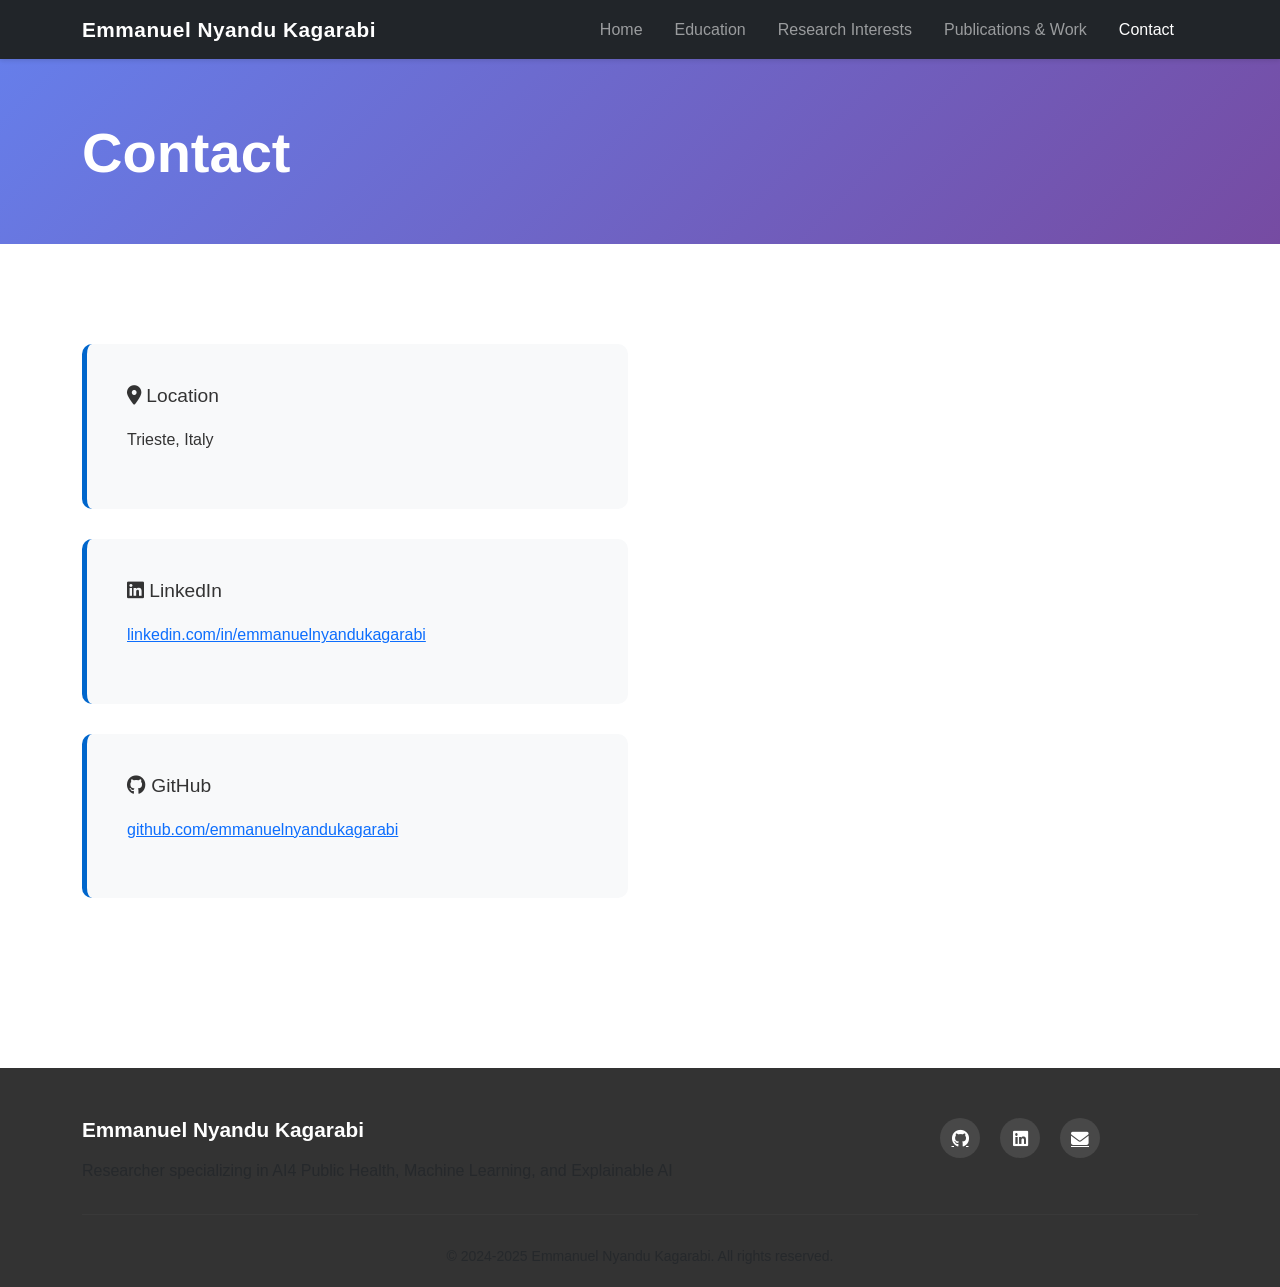
==== pages/contact.html @ 232f1632 "Simplify website: Update navigation, Education page, Research Interests, and Contact sections" ====
<!DOCTYPE html>
<html lang="en">
<head>
    <meta charset="UTF-8">
    <meta name="viewport" content="width=device-width, initial-scale=1.0">
    <meta name="description" content="Contact Emmanuel Nyandu Kagarabi - Researcher and AI specialist">
    
    <title>Contact | Emmanuel Nyandu Kagarabi</title>
    
    <link href="https://cdn.jsdelivr.net/npm/bootstrap@5.3.0/dist/css/bootstrap.min.css" rel="stylesheet">
    <link href="https://cdnjs.cloudflare.com/ajax/libs/font-awesome/6.4.0/css/all.min.css" rel="stylesheet">
    <link href="../assets/css/style.css" rel="stylesheet">
</head>
<body>
    <!-- Navigation -->
    <nav class="navbar navbar-expand-lg navbar-dark bg-dark sticky-top">
        <div class="container">
            <a class="navbar-brand" href="../index.html">
                <strong>Emmanuel Nyandu Kagarabi</strong>
            </a>
            <button class="navbar-toggler" type="button" data-bs-toggle="collapse" data-bs-target="#navbarNav">
                <span class="navbar-toggler-icon"></span>
            </button>
            <div class="collapse navbar-collapse" id="navbarNav">
                <ul class="navbar-nav ms-auto">
                    <li class="nav-item"><a class="nav-link" href="../index.html">Home</a></li>
                    <li class="nav-item"><a class="nav-link" href="education.html">Education</a></li>
                    <li class="nav-item"><a class="nav-link" href="research-interests.html">Research Interests</a></li>
                    <li class="nav-item"><a class="nav-link" href="publications.html">Publications & Work</a></li>
                    <li class="nav-item"><a class="nav-link active" href="contact.html">Contact</a></li>
                </ul>
            </div>
        </div>
    </nav>

    <!-- Page Header -->
    <div class="page-header">
        <div class="container">
            <h1 class="display-4 fw-bold mb-2">Contact</h1>
        </div>
    </div>

    <!-- Main Content -->
    <div class="page-section">
        <div class="container">
            <div class="row">
                <div class="col-lg-6">
                    <div class="content-box">
                        <h3 style="font-size: 1.2rem; color: var(--secondary-color); margin-bottom: 20px;">
                            <i class="fas fa-map-marker-alt"></i> Location
                        </h3>
                        <p>Trieste, Italy</p>
                    </div>

                    <div class="content-box">
                        <h3 style="font-size: 1.2rem; color: var(--secondary-color); margin-bottom: 20px;">
                            <i class="fab fa-linkedin"></i> LinkedIn
                        </h3>
                        <p>
                            <a href="https://linkedin.com/in/emmanuelnyandukagarabi" target="_blank">
                                linkedin.com/in/emmanuelnyandukagarabi
                            </a>
                        </p>
                    </div>

                    <div class="content-box">
                        <h3 style="font-size: 1.2rem; color: var(--secondary-color); margin-bottom: 20px;">
                            <i class="fab fa-github"></i> GitHub
                        </h3>
                        <p>
                            <a href="https://github.com/emmanuelnyandukagarabi" target="_blank">
                                github.com/emmanuelnyandukagarabi
                            </a>
                        </p>
                    </div>
                </div>
            </div>
        </div>
    </div>

    <!-- Footer -->
    <footer class="footer">
        <div class="container">
            <div class="row mb-4">
                <div class="col-md-8">
                    <h4>Emmanuel Nyandu Kagarabi</h4>
                    <p class="text-muted">Researcher specializing in AI4 Public Health, Machine Learning, and Explainable AI</p>
                </div>
                <div class="col-md-4 text-md-end">
                    <div class="social-links">
                        <a href="https://github.com/emmanuelnyandukagarabi" target="_blank" title="GitHub">
                            <i class="fab fa-github"></i>
                        </a>
                        <a href="https://linkedin.com/in/emmanuelnyandukagarabi" target="_blank" title="LinkedIn">
                            <i class="fab fa-linkedin"></i>
                        </a>
                        <a href="contact.html" title="Email">
                            <i class="fas fa-envelope"></i>
                        </a>
                    </div>
                </div>
            </div>
            <hr>
            <div class="text-center text-muted small">
                <p>&copy; 2024-2025 Emmanuel Nyandu Kagarabi. All rights reserved.</p>
            </div>
        </div>
    </footer>

    <script src="https://cdn.jsdelivr.net/npm/bootstrap@5.3.0/dist/js/bootstrap.bundle.min.js"></script>
</body>
</html>
---- assets/css/style.css ----
/* Global Styles */
:root {
    --primary-color: #0066cc;
    --secondary-color: #333;
    --accent-color: #28a745;
    --light-gray: #f8f9fa;
    --border-color: #dee2e6;
}

body {
    font-family: 'Segoe UI', Tahoma, Geneva, Verdana, sans-serif;
    line-height: 1.6;
    color: #333;
    background-color: #ffffff;
}

/* Navigation */
.navbar {
    box-shadow: 0 2px 4px rgba(0,0,0,0.1);
}

.navbar-brand {
    font-size: 1.3rem;
    font-weight: 700;
    color: #ffffff !important;
    letter-spacing: 0.5px;
}

.nav-link {
    position: relative;
    transition: color 0.3s ease;
    margin-right: 1rem;
}

.nav-link:after {
    content: '';
    position: absolute;
    width: 0;
    height: 2px;
    bottom: 0;
    left: 0;
    background-color: var(--primary-color);
    transition: width 0.3s ease;
}

.nav-link:hover:after {
    width: 100%;
}

/* Hero Section */
.hero-section {
    padding: 60px 0;
    background: linear-gradient(135deg, #f5f7fa 0%, #c3cfe2 100%);
    margin-bottom: 60px;
}

.profile-image {
    width: 280px;
    height: 280px;
    object-fit: cover;
    border-radius: 15px;
    box-shadow: 0 10px 30px rgba(0,0,0,0.2);
    border: 5px solid #ffffff;
    transition: transform 0.3s ease;
}

.profile-image:hover {
    transform: translateY(-5px);
}

.hero-section h1 {
    color: var(--secondary-color);
    margin-bottom: 10px;
    font-weight: 800;
}

.hero-section h2 {
    color: var(--primary-color);
    font-weight: 600;
    margin-bottom: 20px;
}

.buttons-group {
    display: flex;
    gap: 15px;
    flex-wrap: wrap;
}

.btn {
    border-radius: 5px;
    padding: 12px 30px;
    font-weight: 600;
    transition: all 0.3s ease;
    border: 2px solid var(--primary-color);
}

.btn-primary {
    background-color: var(--primary-color);
}

.btn-primary:hover {
    background-color: #0052a3;
    transform: translateY(-2px);
    box-shadow: 0 5px 15px rgba(0,102,204,0.3);
}

.btn-outline-primary {
    color: var(--primary-color);
}

.btn-outline-primary:hover {
    background-color: var(--primary-color);
    color: white;
    transform: translateY(-2px);
}

/* Section Titles */
.section-title {
    font-size: 2.5rem;
    font-weight: 800;
    color: var(--secondary-color);
    margin-bottom: 50px;
    text-align: center;
    position: relative;
    padding-bottom: 20px;
}

.section-title:after {
    content: '';
    position: absolute;
    width: 80px;
    height: 4px;
    background-color: var(--primary-color);
    bottom: 0;
    left: 50%;
    transform: translateX(-50%);
    border-radius: 2px;
}

/* Research Interests Section */
.research-interests-section {
    padding: 80px 0;
    background-color: #ffffff;
    margin-bottom: 60px;
}

.interest-card {
    background: #f8f9fa;
    padding: 40px 25px;
    border-radius: 10px;
    text-align: center;
    transition: all 0.3s ease;
    border: 2px solid transparent;
    height: 100%;
}

.interest-card:hover {
    transform: translateY(-10px);
    box-shadow: 0 15px 40px rgba(0,0,0,0.1);
    border-color: var(--primary-color);
    background-color: #ffffff;
}

.icon-box {
    font-size: 3rem;
    color: var(--primary-color);
    margin-bottom: 20px;
}

.interest-card h3 {
    font-size: 1.3rem;
    font-weight: 700;
    margin-bottom: 15px;
    color: var(--secondary-color);
}

.interest-card p {
    color: #666;
    font-size: 0.95rem;
    line-height: 1.6;
}

/* Featured Work Section */
.featured-work-section {
    padding: 80px 0;
    background-color: var(--light-gray);
    margin-bottom: 60px;
}

.work-card {
    background: white;
    padding: 40px;
    border-radius: 10px;
    box-shadow: 0 5px 15px rgba(0,0,0,0.08);
    transition: all 0.3s ease;
    height: 100%;
    border-left: 5px solid var(--primary-color);
}

.work-card:hover {
    transform: translateY(-5px);
    box-shadow: 0 15px 40px rgba(0,0,0,0.15);
}

.work-header {
    display: flex;
    align-items: center;
    margin-bottom: 20px;
}

.work-header i {
    font-size: 2rem;
    color: var(--primary-color);
    margin-right: 15px;
}

.work-header h3 {
    margin: 0;
    color: var(--secondary-color);
    font-weight: 700;
}

.work-card p {
    color: #666;
    line-height: 1.7;
    margin-bottom: 20px;
}

/* Stats Section */
.stats-section {
    padding: 80px 0;
    background: linear-gradient(135deg, #667eea 0%, #764ba2 100%);
    color: white;
    margin-bottom: 60px;
}

.stat-box {
    padding: 40px 20px;
}

.stat-number {
    font-size: 3rem;
    font-weight: 800;
    margin-bottom: 10px;
}

.stat-label {
    font-size: 1.1rem;
    font-weight: 600;
    opacity: 0.95;
}

/* Footer */
.footer {
    background-color: var(--secondary-color);
    color: white;
    padding: 50px 0 20px 0;
    margin-top: 80px;
}

.footer h4 {
    font-weight: 700;
    margin-bottom: 15px;
    font-size: 1.3rem;
}

.footer p {
    margin: 0;
}

.social-links {
    display: flex;
    gap: 20px;
    justify-content: center;
    margin-bottom: 20px;
}

.social-links a {
    width: 40px;
    height: 40px;
    background-color: rgba(255,255,255,0.1);
    border-radius: 50%;
    display: flex;
    align-items: center;
    justify-content: center;
    color: white;
    transition: all 0.3s ease;
    font-size: 1.1rem;
}

.social-links a:hover {
    background-color: var(--primary-color);
    transform: translateY(-3px);
}

.footer hr {
    border-color: rgba(255,255,255,0.1);
    margin: 30px 0;
}

.footer small {
    font-size: 0.9rem;
}

/* Page Header */
.page-header {
    background: linear-gradient(135deg, #667eea 0%, #764ba2 100%);
    color: white;
    padding: 60px 0 50px 0;
    margin-bottom: 40px;
}

.page-header h1 {
    color: white;
    font-weight: 800;
}

.page-header .lead {
    color: rgba(255, 255, 255, 0.9);
    font-size: 1.2rem;
}

/* Page Content */
.page-section {
    padding: 60px 0;
}

.content-box {
    background-color: var(--light-gray);
    padding: 40px;
    border-radius: 10px;
    border-left: 5px solid var(--primary-color);
    margin-bottom: 30px;
}

.cv-section {
    margin-bottom: 50px;
}

.cv-section h3 {
    color: var(--primary-color);
    font-weight: 700;
    font-size: 1.4rem;
    margin-top: 30px;
    margin-bottom: 20px;
    border-bottom: 2px solid var(--border-color);
    padding-bottom: 10px;
}

.cv-item {
    background: white;
    padding: 25px;
    margin-bottom: 20px;
    border-radius: 8px;
    box-shadow: 0 2px 8px rgba(0,0,0,0.05);
    transition: all 0.3s ease;
}

.cv-item:hover {
    box-shadow: 0 5px 15px rgba(0,0,0,0.1);
    transform: translateX(5px);
}

.cv-item-title {
    font-weight: 700;
    color: var(--secondary-color);
    font-size: 1.1rem;
}

.cv-item-subtitle {
    color: var(--primary-color);
    font-weight: 600;
    font-size: 0.95rem;
    margin: 5px 0;
}

.cv-item-date {
    color: #999;
    font-size: 0.9rem;
    margin-bottom: 10px;
}

/* Publications/Work List */
.pub-card {
    background: white;
    padding: 30px;
    border-radius: 10px;
    margin-bottom: 25px;
    box-shadow: 0 3px 10px rgba(0,0,0,0.08);
    border-left: 4px solid var(--accent-color);
    transition: all 0.3s ease;
}

.pub-card:hover {
    transform: translateY(-3px);
    box-shadow: 0 8px 25px rgba(0,0,0,0.12);
}

.pub-card h4 {
    color: var(--secondary-color);
    font-weight: 700;
    margin-bottom: 10px;
}

.pub-card p {
    color: #666;
    line-height: 1.7;
    margin-bottom: 15px;
}

.pub-category {
    display: inline-block;
    background-color: var(--primary-color);
    color: white;
    padding: 5px 15px;
    border-radius: 20px;
    font-size: 0.85rem;
    font-weight: 600;
    margin-bottom: 15px;
}

/* Contact Form */
.form-group {
    margin-bottom: 25px;
}

.form-label {
    font-weight: 600;
    color: var(--secondary-color);
    margin-bottom: 8px;
}

.form-control {
    border-radius: 5px;
    border: 1px solid var(--border-color);
    padding: 12px 15px;
    font-size: 0.95rem;
    transition: all 0.3s ease;
}

.form-control:focus {
    border-color: var(--primary-color);
    box-shadow: 0 0 0 0.2rem rgba(0,102,204,0.25);
}

/* Responsive */
@media (max-width: 768px) {
    .hero-section {
        padding: 40px 0;
    }

    .profile-image {
        width: 220px;
        height: 220px;
    }

    .buttons-group {
        flex-direction: column;
    }

    .section-title {
        font-size: 2rem;
    }

    .interest-card {
        margin-bottom: 20px;
    }

    .social-links {
        justify-content: flex-start;
    }

    .footer {
        text-align: center;
    }

    .footer .col-md-4 {
        text-align: center;
        margin-top: 20px;
    }

    .social-links {
        justify-content: center;
    }
}

/* Print Styles */
@media print {
    .navbar,
    .footer,
    .buttons-group {
        display: none;
    }

    body {
        background-color: white;
    }

    .content-box {
        box-shadow: none;
        border: 1px solid var(--border-color);
    }
}
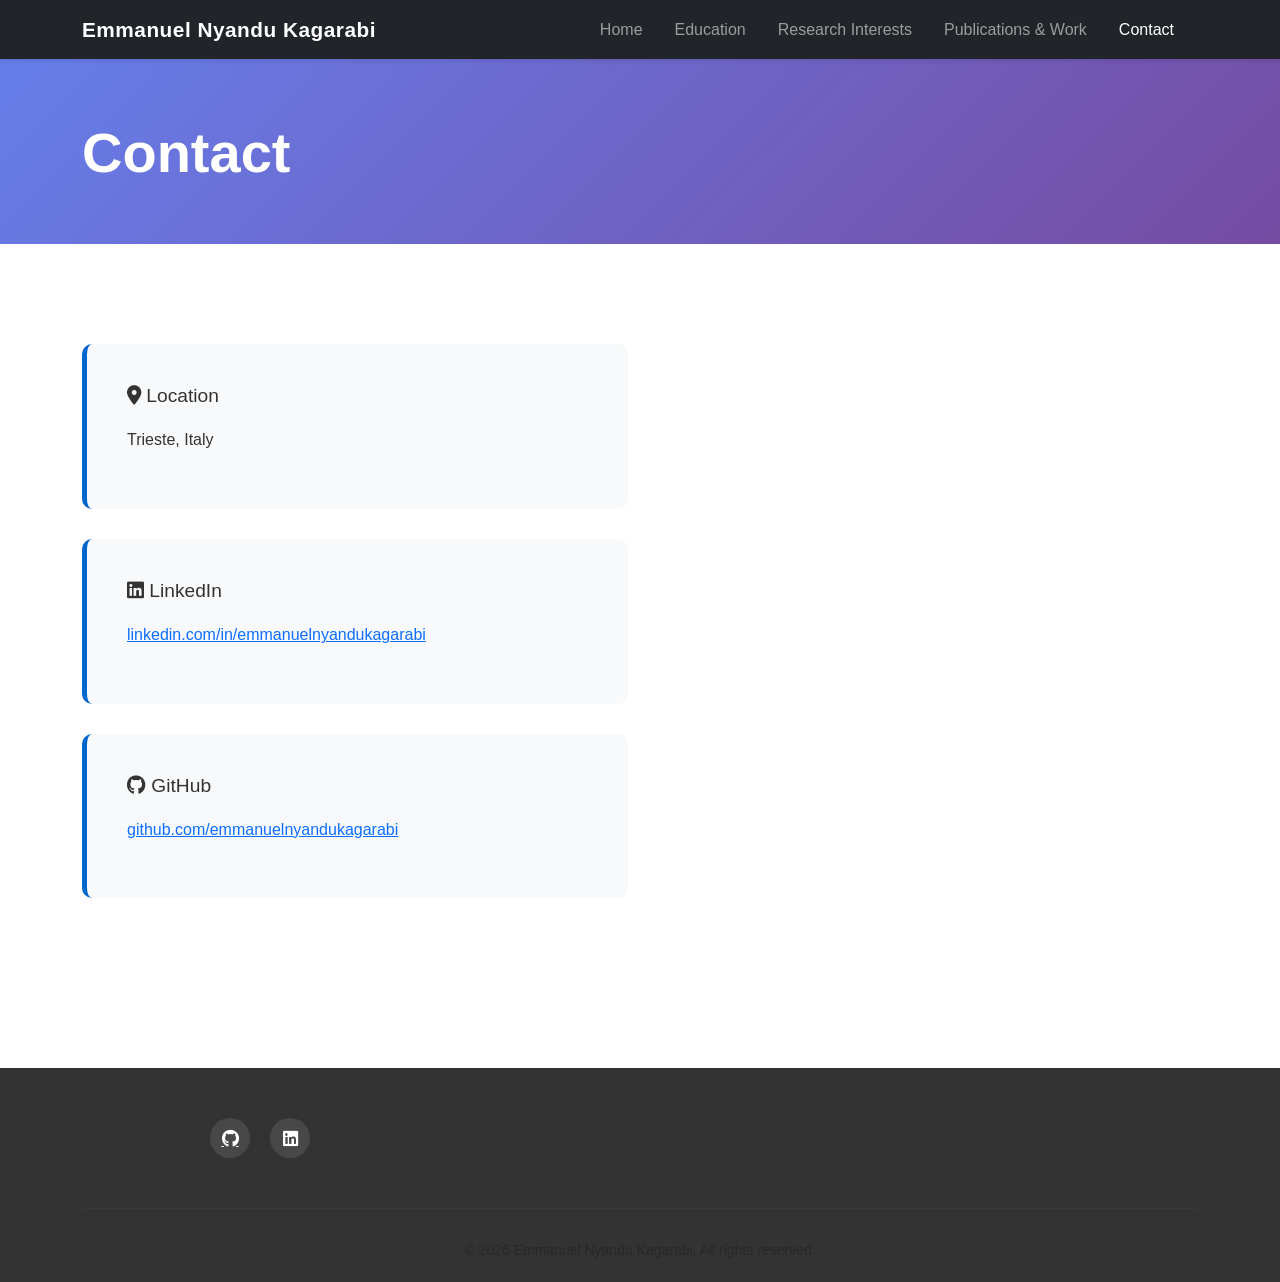
==== commit 953a3487: "Polish UI" ====
--- a/pages/contact.html
+++ b/pages/contact.html
@@ -82,27 +82,20 @@
     <footer class="footer">
         <div class="container">
             <div class="row mb-4">
-                <div class="col-md-8">
-                    <h4>Emmanuel Nyandu Kagarabi</h4>
-                    <p class="text-muted">Researcher specializing in AI4 Public Health, Machine Learning, and Explainable AI</p>
-                </div>
                 <div class="col-md-4 text-md-end">
                     <div class="social-links">
                         <a href="https://github.com/emmanuelnyandukagarabi" target="_blank" title="GitHub">
                             <i class="fab fa-github"></i>
                         </a>
-                        <a href="https://linkedin.com/in/emmanuelnyandukagarabi" target="_blank" title="LinkedIn">
+                        <a href="https://www.linkedin.com/in/emmanuel-nyandu-kagarabi-5410a4304/" target="_blank" title="LinkedIn">
                             <i class="fab fa-linkedin"></i>
-                        </a>
-                        <a href="contact.html" title="Email">
-                            <i class="fas fa-envelope"></i>
                         </a>
                     </div>
                 </div>
             </div>
             <hr>
             <div class="text-center text-muted small">
-                <p>&copy; 2024-2025 Emmanuel Nyandu Kagarabi. All rights reserved.</p>
+                <p>&copy; 2026 Emmanuel Nyandu Kagarabi. All rights reserved.</p>
             </div>
         </div>
     </footer>
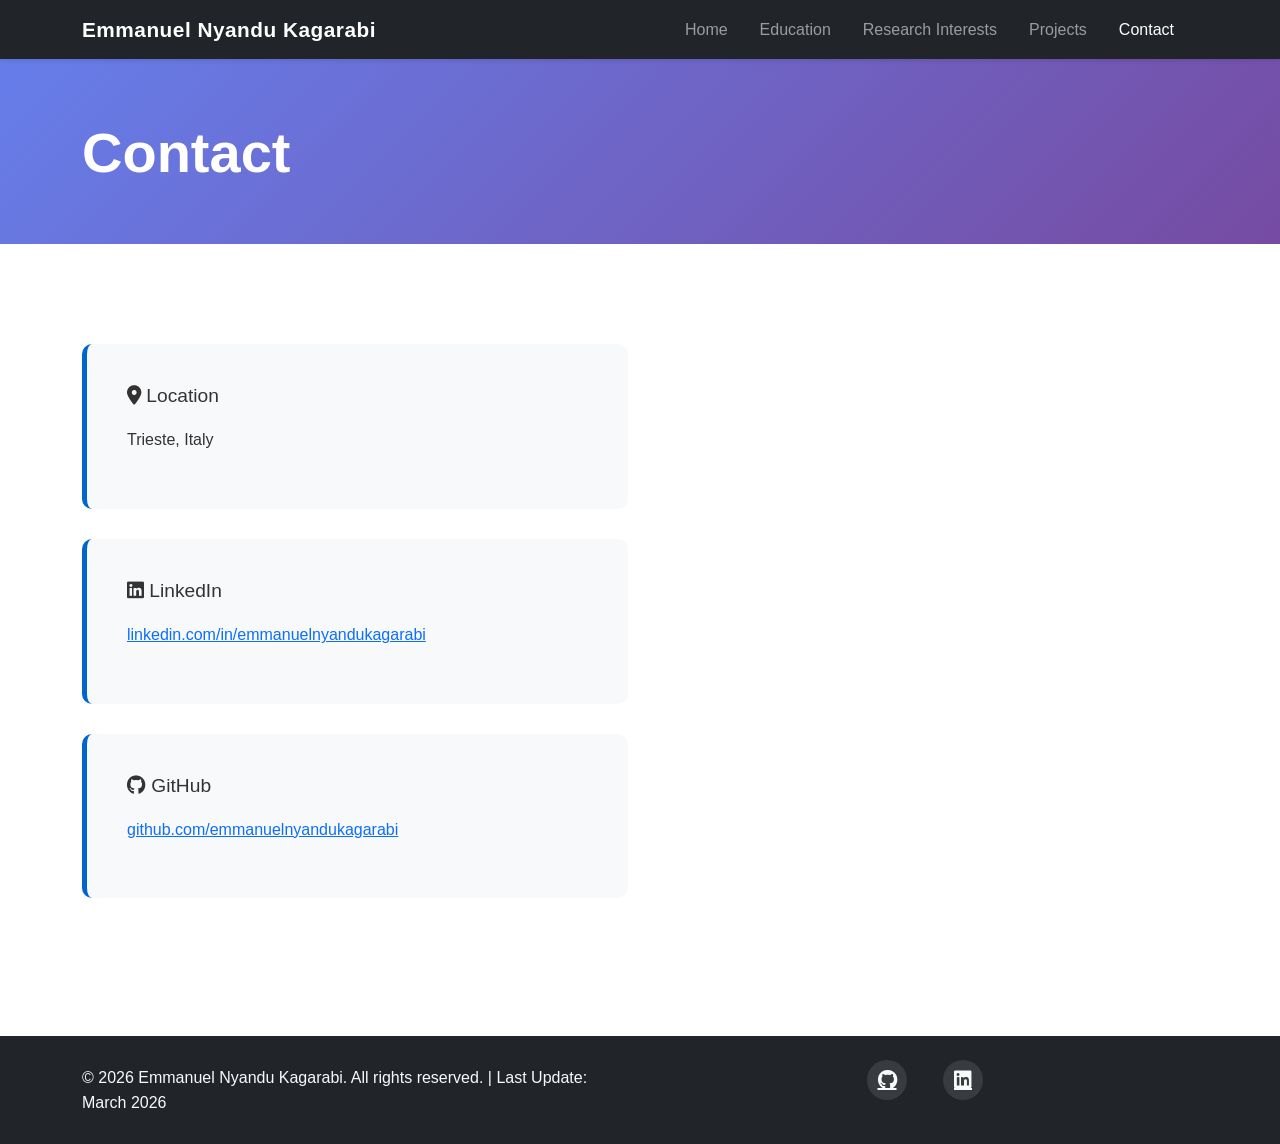
==== commit 44fa1a15: "Fix layout paragraphs, standardized footer, and renamed Publications to Projects" ====
--- a/pages/contact.html
+++ b/pages/contact.html
@@ -26,7 +26,7 @@
                     <li class="nav-item"><a class="nav-link" href="../index.html">Home</a></li>
                     <li class="nav-item"><a class="nav-link" href="education.html">Education</a></li>
                     <li class="nav-item"><a class="nav-link" href="research-interests.html">Research Interests</a></li>
-                    <li class="nav-item"><a class="nav-link" href="publications.html">Publications & Work</a></li>
+                    <li class="nav-item"><a class="nav-link" href="projects.html">Projects</a></li>
                     <li class="nav-item"><a class="nav-link active" href="contact.html">Contact</a></li>
                 </ul>
             </div>
@@ -57,7 +57,7 @@
                             <i class="fab fa-linkedin"></i> LinkedIn
                         </h3>
                         <p>
-                            <a href="https://linkedin.com/in/emmanuelnyandukagarabi" target="_blank">
+                            <a href="https://www.linkedin.com/in/emmanuel-nyandu-kagarabi-5410a4304/" target="_blank">
                                 linkedin.com/in/emmanuelnyandukagarabi
                             </a>
                         </p>
@@ -78,28 +78,27 @@
         </div>
     </div>
 
-    <!-- Footer -->
-    <footer class="footer">
+        <!-- Footer -->
+    <footer class="footer bg-dark text-white py-4 mt-5">
         <div class="container">
-            <div class="row mb-4">
-                <div class="col-md-4 text-md-end">
+            <div class="row align-items-center">
+                <div class="col-md-6 text-center text-md-start mb-3 mb-md-0">
+                    <p class="mb-0 text-light">&copy; 2026 Emmanuel Nyandu Kagarabi. All rights reserved. | Last Update: March 2026</p>
+                </div>
+                <div class="col-md-6 text-center text-md-end">
                     <div class="social-links">
-                        <a href="https://github.com/emmanuelnyandukagarabi" target="_blank" title="GitHub">
+                        <a href="https://github.com/emmanuelnyandukagarabi" target="_blank" title="GitHub" class="text-light me-3 fs-5">
                             <i class="fab fa-github"></i>
                         </a>
-                        <a href="https://www.linkedin.com/in/emmanuel-nyandu-kagarabi-5410a4304/" target="_blank" title="LinkedIn">
+                        <a href="https://www.linkedin.com/in/emmanuel-nyandu-kagarabi-5410a4304/" target="_blank" title="LinkedIn" class="text-light fs-5">
                             <i class="fab fa-linkedin"></i>
                         </a>
                     </div>
                 </div>
-            </div>
-            <hr>
-            <div class="text-center text-muted small">
-                <p>&copy; 2026 Emmanuel Nyandu Kagarabi. All rights reserved.</p>
             </div>
         </div>
     </footer>
 
     <script src="https://cdn.jsdelivr.net/npm/bootstrap@5.3.0/dist/js/bootstrap.bundle.min.js"></script>
 </body>
-</html>
+</html>
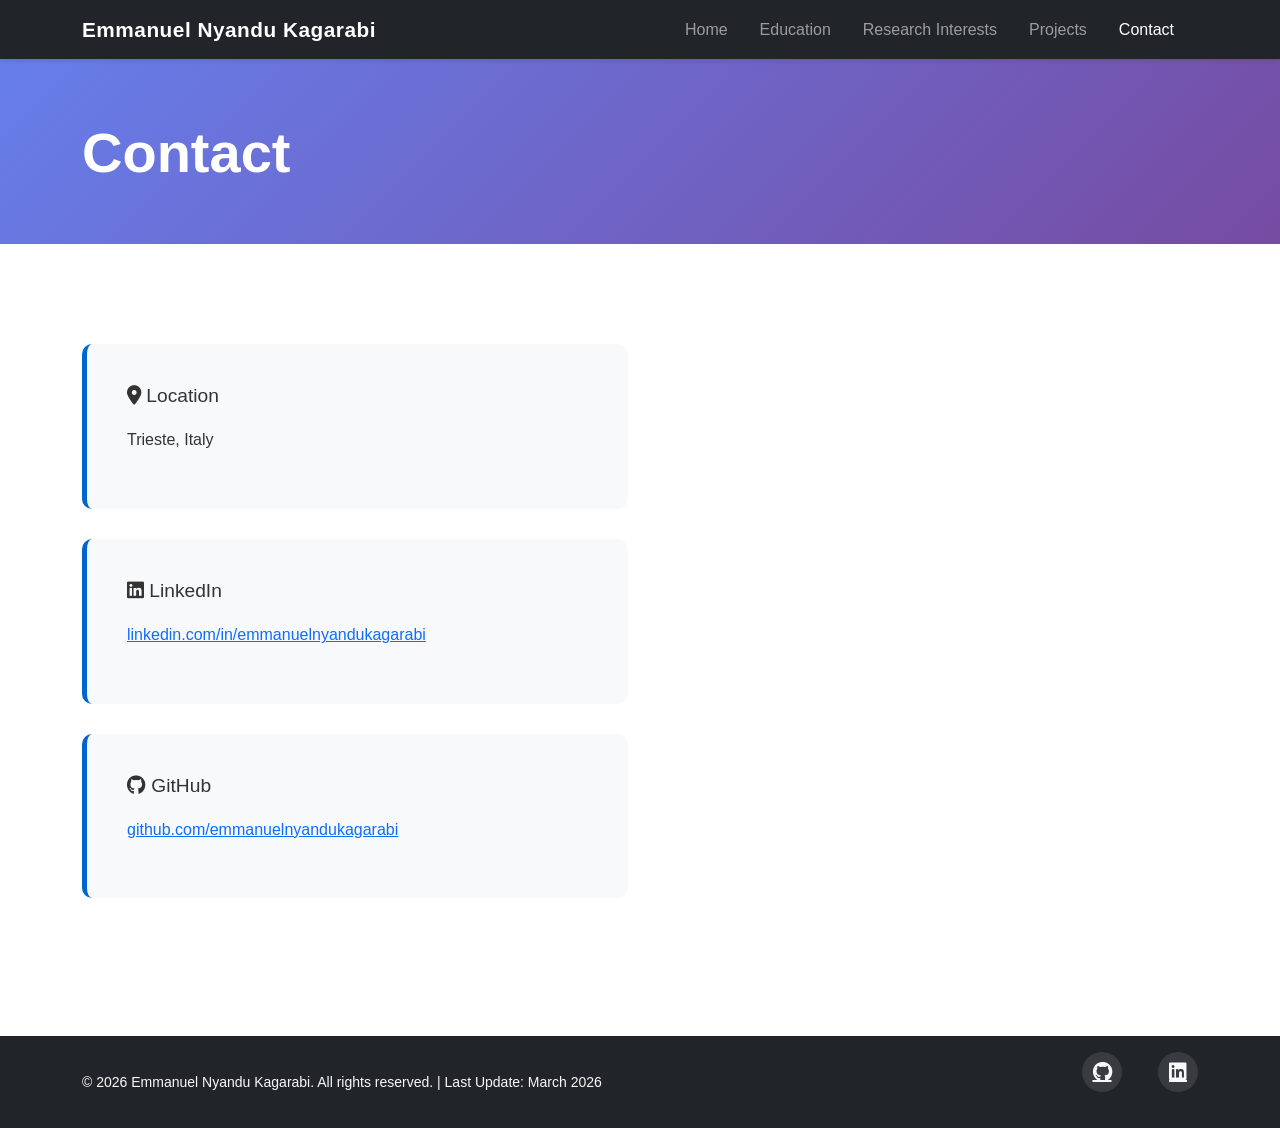
==== commit e52cb077: "Force footer to single line layout" ====
--- a/pages/contact.html
+++ b/pages/contact.html
@@ -78,23 +78,17 @@
         </div>
     </div>
 
-        <!-- Footer -->
-    <footer class="footer bg-dark text-white py-4 mt-5">
-        <div class="container">
-            <div class="row align-items-center">
-                <div class="col-md-6 text-center text-md-start mb-3 mb-md-0">
-                    <p class="mb-0 text-light">&copy; 2026 Emmanuel Nyandu Kagarabi. All rights reserved. | Last Update: March 2026</p>
-                </div>
-                <div class="col-md-6 text-center text-md-end">
-                    <div class="social-links">
-                        <a href="https://github.com/emmanuelnyandukagarabi" target="_blank" title="GitHub" class="text-light me-3 fs-5">
-                            <i class="fab fa-github"></i>
-                        </a>
-                        <a href="https://www.linkedin.com/in/emmanuel-nyandu-kagarabi-5410a4304/" target="_blank" title="LinkedIn" class="text-light fs-5">
-                            <i class="fab fa-linkedin"></i>
-                        </a>
-                    </div>
-                </div>
+            <!-- Footer -->
+    <footer class="footer bg-dark text-white py-3 mt-5">
+        <div class="container d-flex flex-wrap justify-content-between align-items-center">
+            <p class="mb-0 text-light small">&copy; 2026 Emmanuel Nyandu Kagarabi. All rights reserved. | Last Update: March 2026</p>
+            <div class="social-links">
+                <a href="https://github.com/emmanuelnyandukagarabi" target="_blank" title="GitHub" class="text-light me-3 fs-5">
+                    <i class="fab fa-github"></i>
+                </a>
+                <a href="https://www.linkedin.com/in/emmanuel-nyandu-kagarabi-5410a4304/" target="_blank" title="LinkedIn" class="text-light fs-5">
+                    <i class="fab fa-linkedin"></i>
+                </a>
             </div>
         </div>
     </footer>
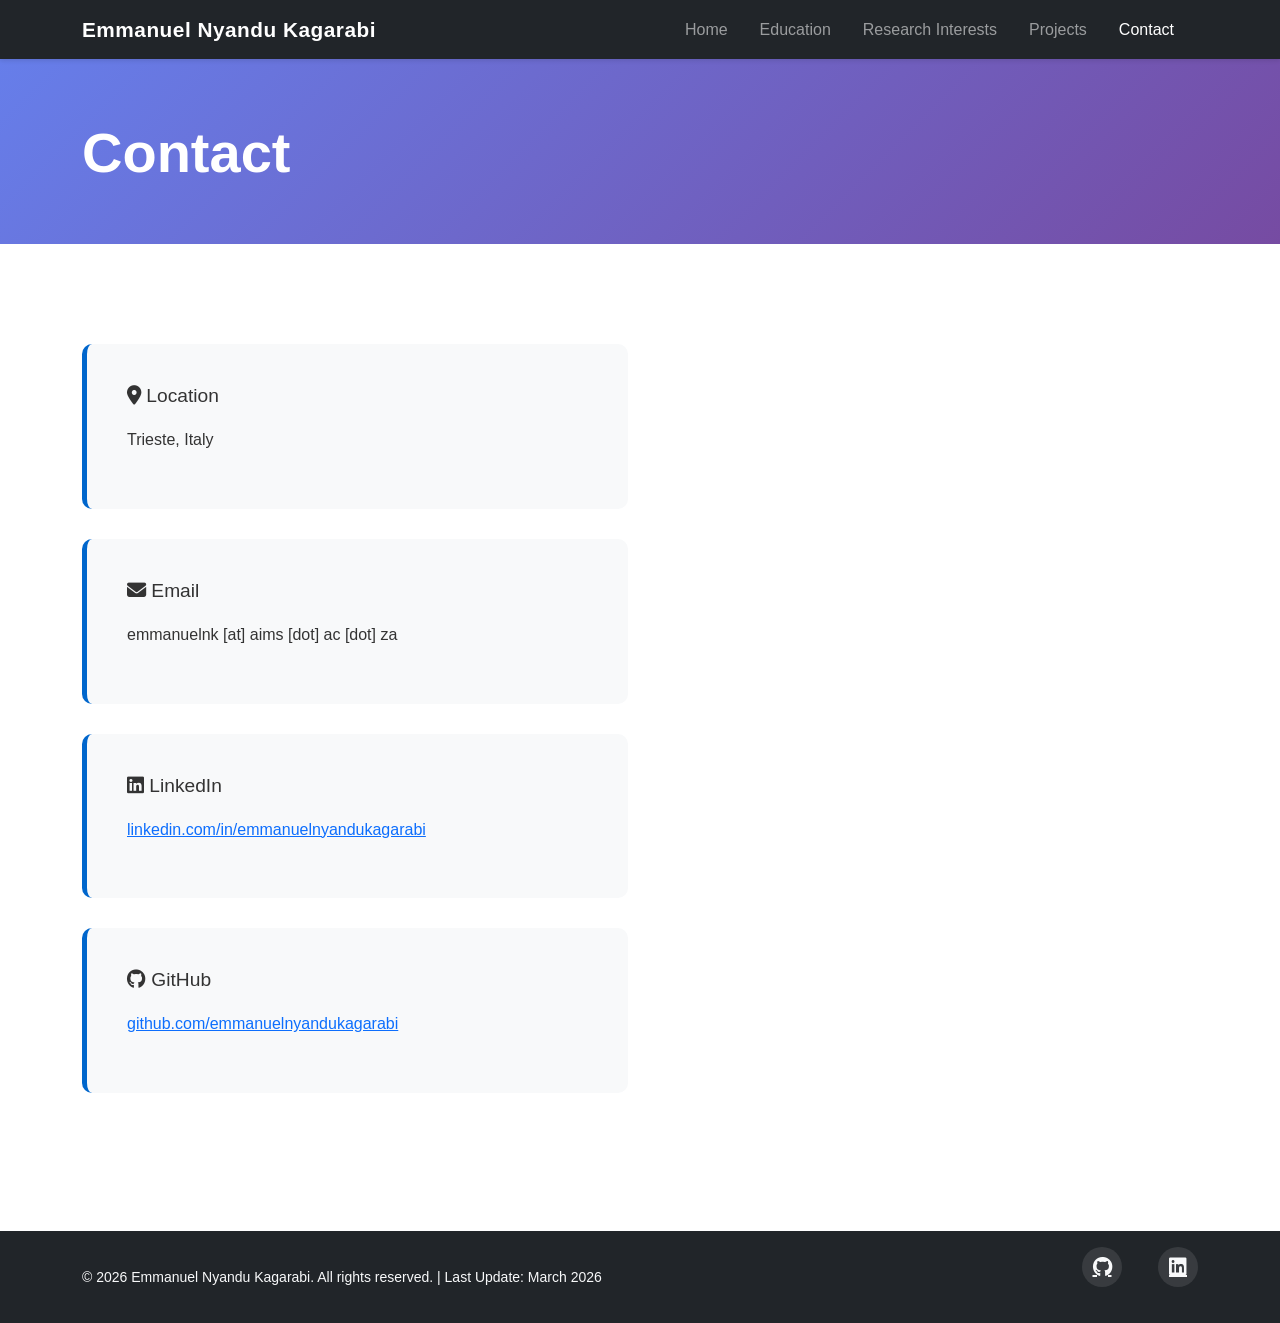
==== commit c5e830fd: "Release v1 : Complete Website" ====
--- a/pages/contact.html
+++ b/pages/contact.html
@@ -3,10 +3,23 @@
 <head>
     <meta charset="UTF-8">
     <meta name="viewport" content="width=device-width, initial-scale=1.0">
-    <meta name="description" content="Contact Emmanuel Nyandu Kagarabi - Researcher and AI specialist">
-    
+    <meta name="description" content="Contact Emmanuel Nyandu Kagarabi — Machine Learning Engineer and AI4 Public Health researcher based in Trieste, Italy.">
+    <meta name="keywords" content="Emmanuel Nyandu Kagarabi, contact, AI4 Public Health, Machine Learning, Explainable AI, SISSA, AIMS, Stellenbosch, researcher">
+    <meta name="author" content="Emmanuel Nyandu Kagarabi">
+    <link rel="canonical" href="https://emmanuelnyandukagarabi.github.io/pages/contact.html">
+    <!-- Open Graph -->
+    <meta property="og:title" content="Contact | Emmanuel Nyandu Kagarabi">
+    <meta property="og:description" content="Get in touch with Emmanuel Nyandu Kagarabi — researcher in AI4 Public Health and Explainable AI.">
+    <meta property="og:url" content="https://emmanuelnyandukagarabi.github.io/pages/contact.html">
+    <meta property="og:type" content="website">
+    <meta property="og:image" content="https://emmanuelnyandukagarabi.github.io/static/emma_profile.png">
+    <!-- Twitter Card -->
+    <meta name="twitter:card" content="summary">
+    <meta name="twitter:title" content="Contact | Emmanuel Nyandu Kagarabi">
+    <meta name="twitter:description" content="Get in touch with Emmanuel Nyandu Kagarabi — researcher in AI4 Public Health and Explainable AI.">
+    <meta name="twitter:image" content="https://emmanuelnyandukagarabi.github.io/static/emma_profile.png">
     <title>Contact | Emmanuel Nyandu Kagarabi</title>
-    
+    <link rel="icon" type="image/png" href="../static/emma_profile.png">
     <link href="https://cdn.jsdelivr.net/npm/bootstrap@5.3.0/dist/css/bootstrap.min.css" rel="stylesheet">
     <link href="https://cdnjs.cloudflare.com/ajax/libs/font-awesome/6.4.0/css/all.min.css" rel="stylesheet">
     <link href="../assets/css/style.css" rel="stylesheet">
@@ -45,11 +58,19 @@
         <div class="container">
             <div class="row">
                 <div class="col-lg-6">
+
                     <div class="content-box">
                         <h3 style="font-size: 1.2rem; color: var(--secondary-color); margin-bottom: 20px;">
                             <i class="fas fa-map-marker-alt"></i> Location
                         </h3>
                         <p>Trieste, Italy</p>
+                    </div>
+
+                    <div class="content-box">
+                        <h3 style="font-size: 1.2rem; color: var(--secondary-color); margin-bottom: 20px;">
+                            <i class="fas fa-envelope"></i> Email
+                        </h3>
+                        <p>emmanuelnk [at] aims [dot] ac [dot] za</p>
                     </div>
 
                     <div class="content-box">
@@ -73,12 +94,13 @@
                             </a>
                         </p>
                     </div>
+
                 </div>
             </div>
         </div>
     </div>
 
-            <!-- Footer -->
+    <!-- Footer -->
     <footer class="footer bg-dark text-white py-3 mt-5">
         <div class="container d-flex flex-wrap justify-content-between align-items-center">
             <p class="mb-0 text-light small">&copy; 2026 Emmanuel Nyandu Kagarabi. All rights reserved. | Last Update: March 2026</p>
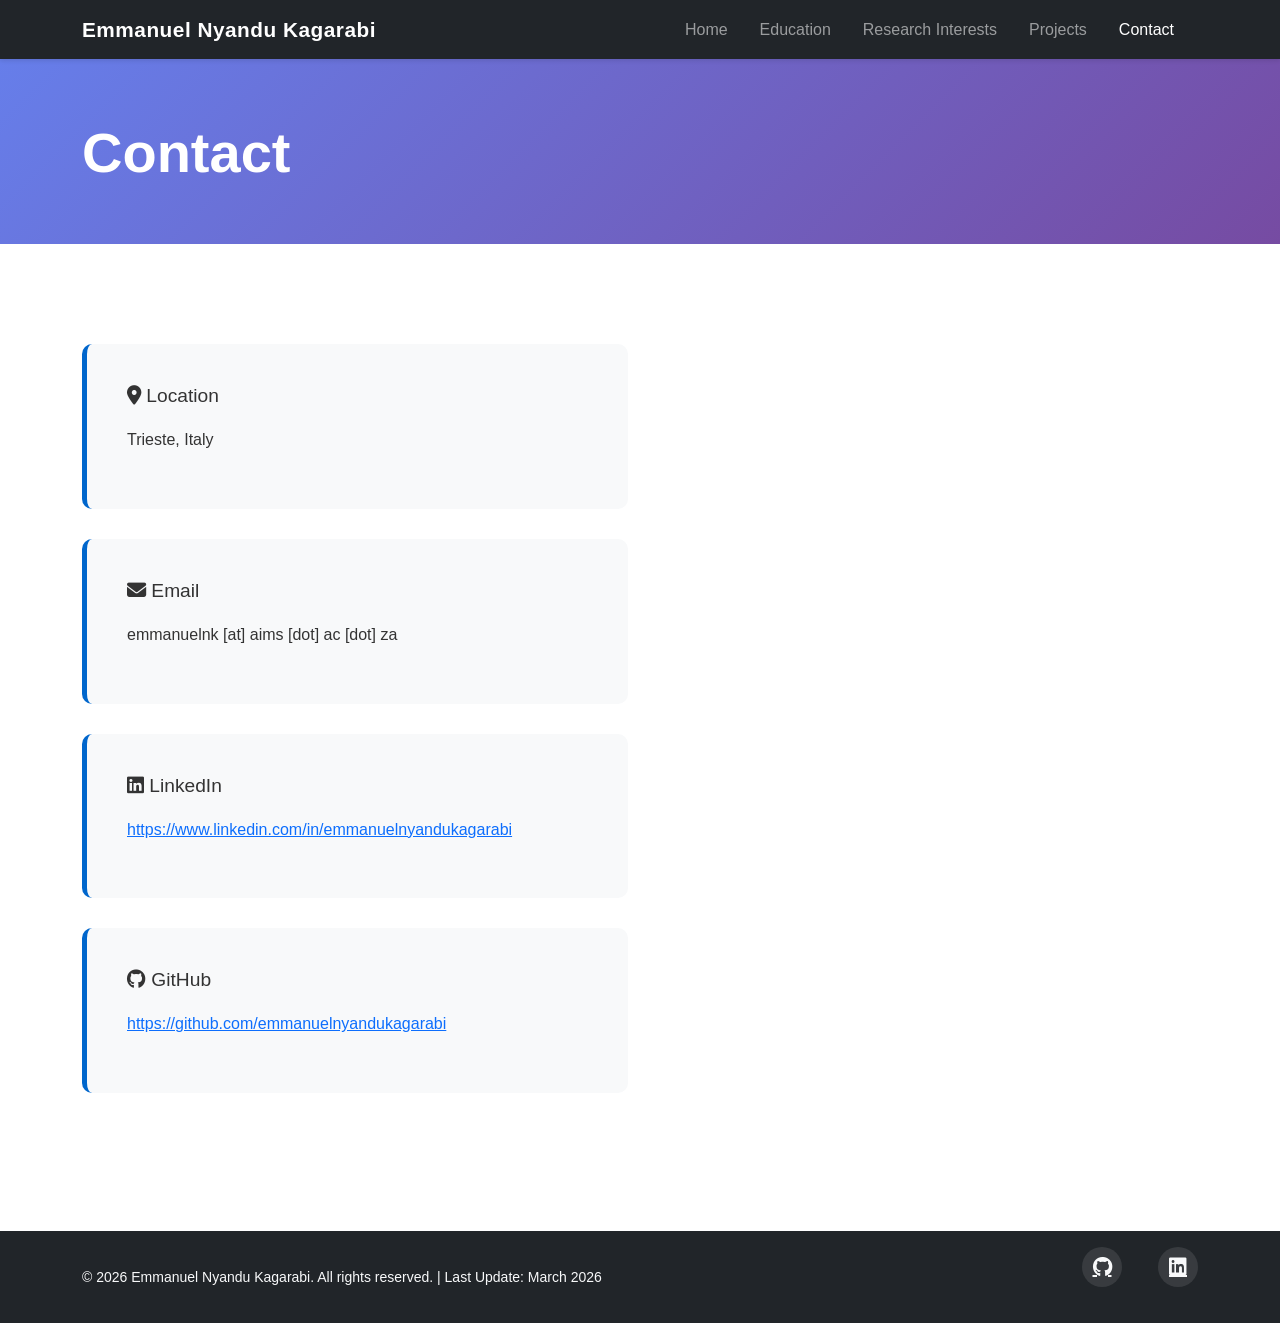
==== commit 9b237df0: "Update website for April 1st release" ====
--- a/pages/contact.html
+++ b/pages/contact.html
@@ -3,20 +3,20 @@
 <head>
     <meta charset="UTF-8">
     <meta name="viewport" content="width=device-width, initial-scale=1.0">
-    <meta name="description" content="Contact Emmanuel Nyandu Kagarabi — Machine Learning Engineer and AI4 Public Health researcher based in Trieste, Italy.">
+    <meta name="description" content="Contact Emmanuel Nyandu Kagarabi — Machine Learning Engineer and AI enthusiast based in Trieste, Italy.">
     <meta name="keywords" content="Emmanuel Nyandu Kagarabi, contact, AI4 Public Health, Machine Learning, Explainable AI, SISSA, AIMS, Stellenbosch, researcher">
     <meta name="author" content="Emmanuel Nyandu Kagarabi">
     <link rel="canonical" href="https://emmanuelnyandukagarabi.github.io/pages/contact.html">
     <!-- Open Graph -->
     <meta property="og:title" content="Contact | Emmanuel Nyandu Kagarabi">
-    <meta property="og:description" content="Get in touch with Emmanuel Nyandu Kagarabi — researcher in AI4 Public Health and Explainable AI.">
+    <meta property="og:description" content="Get in touch with Emmanuel Nyandu Kagarabi — Machine Learning Engineer and AI enthusiast.">
     <meta property="og:url" content="https://emmanuelnyandukagarabi.github.io/pages/contact.html">
     <meta property="og:type" content="website">
     <meta property="og:image" content="https://emmanuelnyandukagarabi.github.io/static/emma_profile.png">
     <!-- Twitter Card -->
     <meta name="twitter:card" content="summary">
     <meta name="twitter:title" content="Contact | Emmanuel Nyandu Kagarabi">
-    <meta name="twitter:description" content="Get in touch with Emmanuel Nyandu Kagarabi — researcher in AI4 Public Health and Explainable AI.">
+    <meta name="twitter:description" content="Get in touch with Emmanuel Nyandu Kagarabi — Machine Learning Engineer and AI enthusiast.">
     <meta name="twitter:image" content="https://emmanuelnyandukagarabi.github.io/static/emma_profile.png">
     <title>Contact | Emmanuel Nyandu Kagarabi</title>
     <link rel="icon" type="image/png" href="../static/emma_profile.png">
@@ -79,7 +79,7 @@
                         </h3>
                         <p>
                             <a href="https://www.linkedin.com/in/emmanuel-nyandu-kagarabi-5410a4304/" target="_blank">
-                                linkedin.com/in/emmanuelnyandukagarabi
+                                https://www.linkedin.com/in/emmanuelnyandukagarabi
                             </a>
                         </p>
                     </div>
@@ -90,7 +90,7 @@
                         </h3>
                         <p>
                             <a href="https://github.com/emmanuelnyandukagarabi" target="_blank">
-                                github.com/emmanuelnyandukagarabi
+                               https://github.com/emmanuelnyandukagarabi
                             </a>
                         </p>
                     </div>
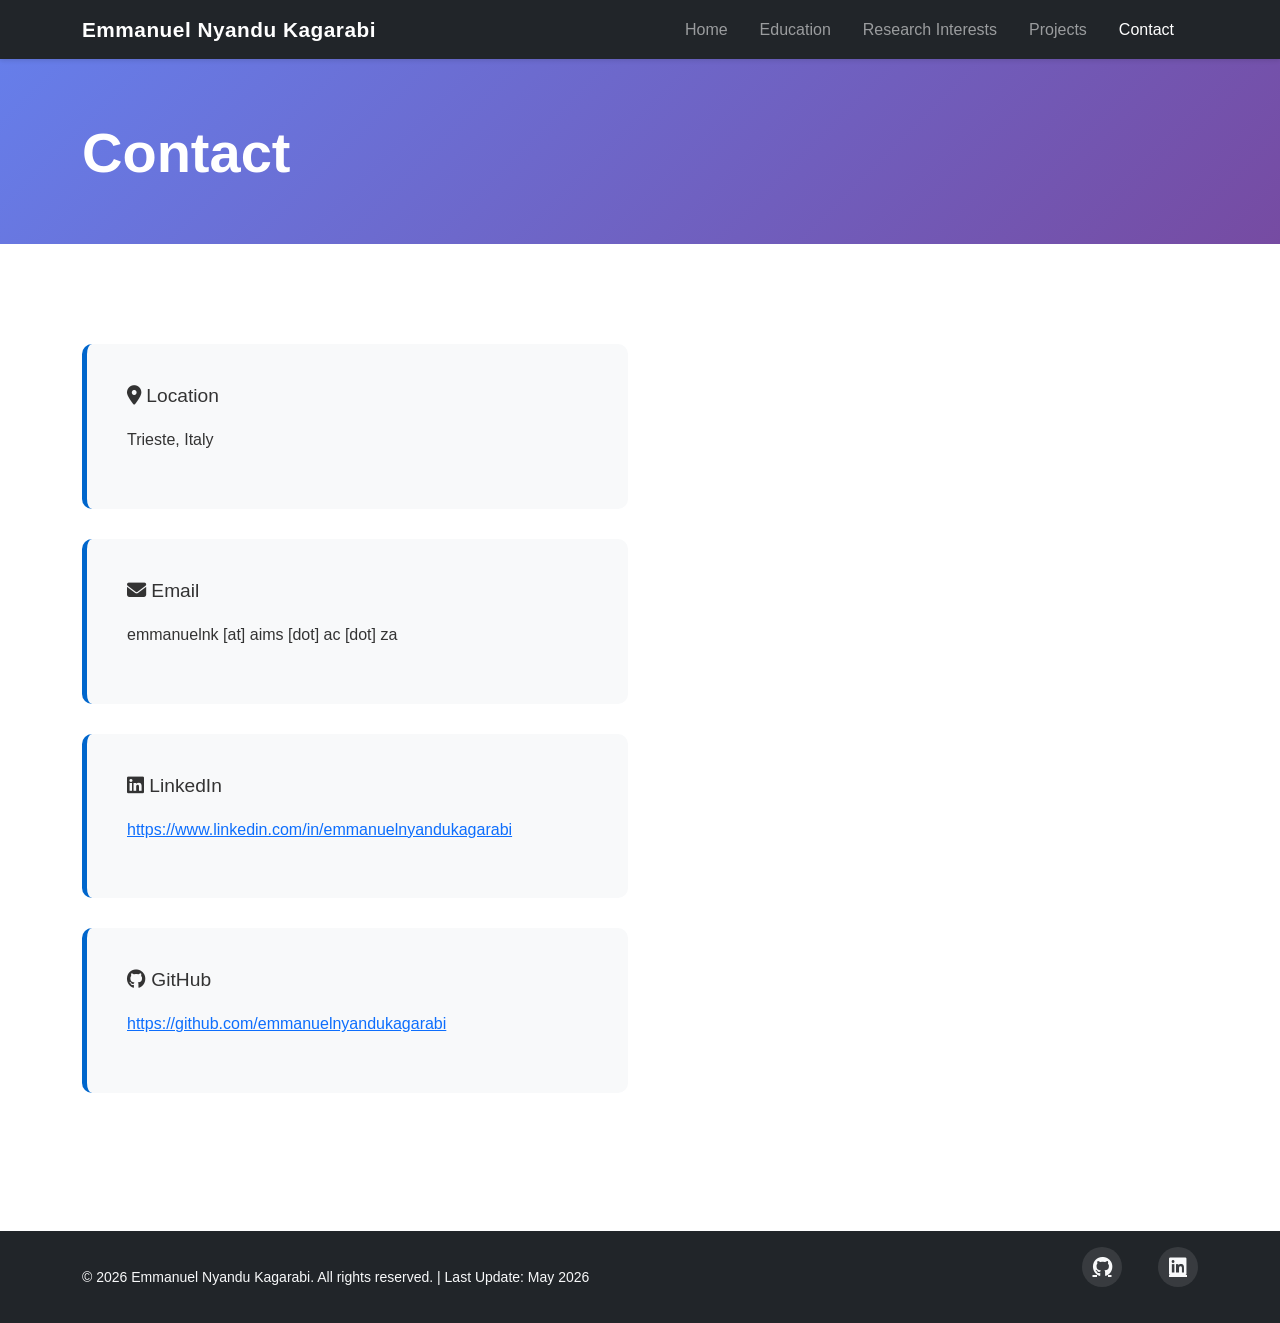
==== commit c38d7342: "Upload MDMC thesis" ====
--- a/pages/contact.html
+++ b/pages/contact.html
@@ -103,7 +103,7 @@
     <!-- Footer -->
     <footer class="footer bg-dark text-white py-3 mt-5">
         <div class="container d-flex flex-wrap justify-content-between align-items-center">
-            <p class="mb-0 text-light small">&copy; 2026 Emmanuel Nyandu Kagarabi. All rights reserved. | Last Update: March 2026</p>
+            <p class="mb-0 text-light small">&copy; 2026 Emmanuel Nyandu Kagarabi. All rights reserved. | Last Update: May 2026</p>
             <div class="social-links">
                 <a href="https://github.com/emmanuelnyandukagarabi" target="_blank" title="GitHub" class="text-light me-3 fs-5">
                     <i class="fab fa-github"></i>
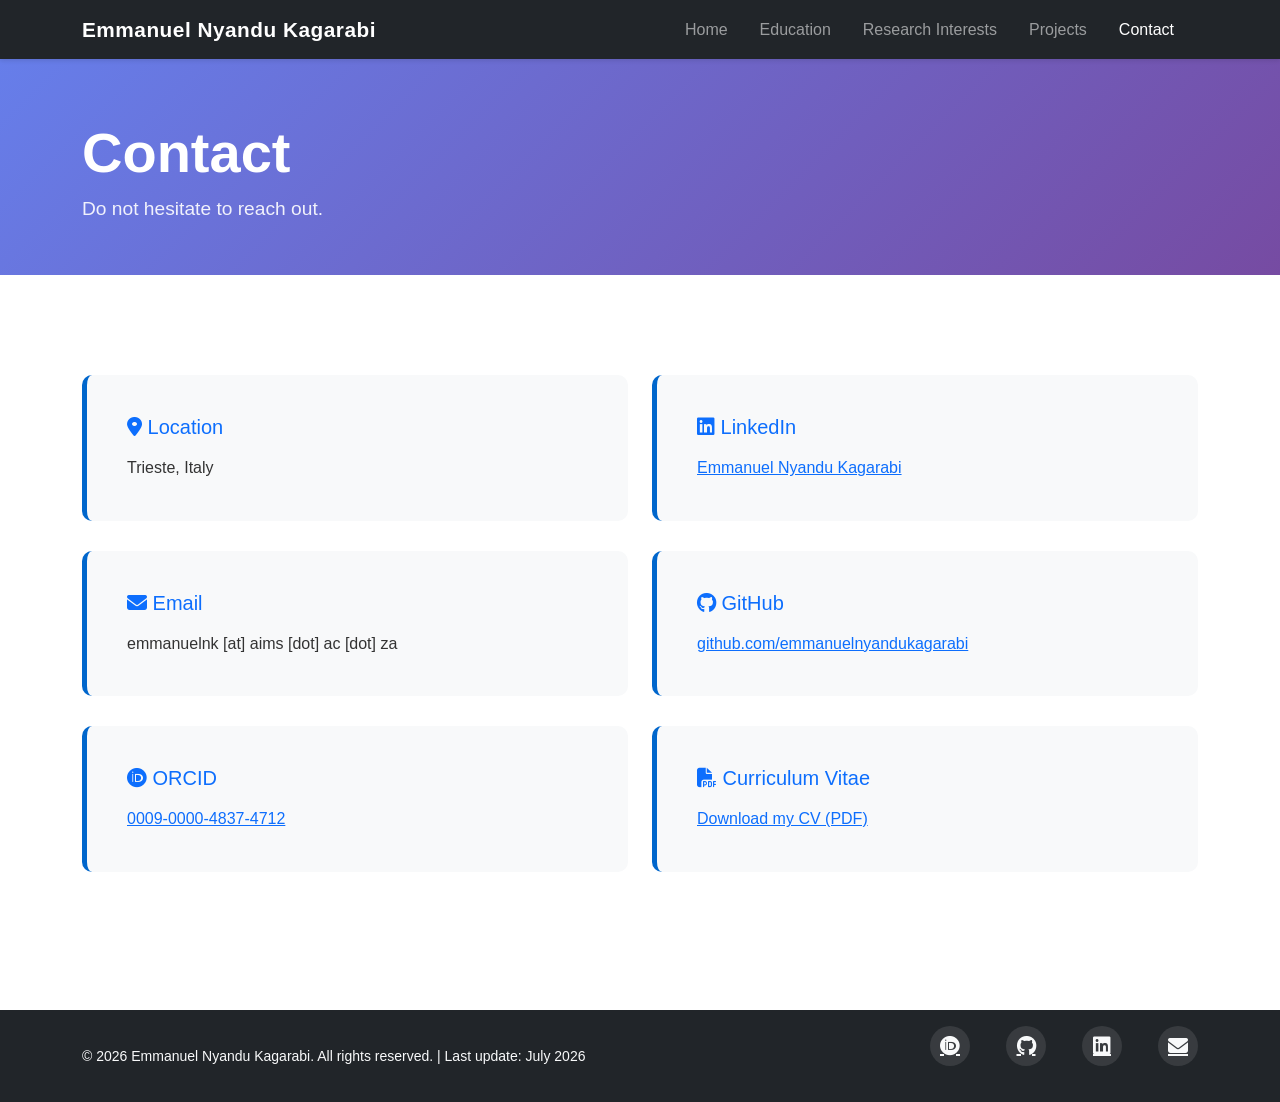
==== commit 0ec2dd7f: "Refresh portfolio: link Zenodo DOIs, simplify copy, clean up assets" ====
--- a/pages/contact.html
+++ b/pages/contact.html
@@ -3,23 +3,29 @@
 <head>
     <meta charset="UTF-8">
     <meta name="viewport" content="width=device-width, initial-scale=1.0">
-    <meta name="description" content="Contact Emmanuel Nyandu Kagarabi — Machine Learning Engineer and AI enthusiast based in Trieste, Italy.">
-    <meta name="keywords" content="Emmanuel Nyandu Kagarabi, contact, AI4 Public Health, Machine Learning, Explainable AI, SISSA, AIMS, Stellenbosch, researcher">
+    <meta name="description" content="Contact Emmanuel Nyandu Kagarabi — Machine Learning Engineer, Data Manager, and Data Curator based in Trieste, Italy. Open to PhD and research collaborations.">
+    <meta name="keywords" content="Emmanuel Nyandu Kagarabi, contact, Machine Learning, Data Management, ORCID, SISSA, AIMS, researcher">
     <meta name="author" content="Emmanuel Nyandu Kagarabi">
     <link rel="canonical" href="https://emmanuelnyandukagarabi.github.io/pages/contact.html">
+
     <!-- Open Graph -->
     <meta property="og:title" content="Contact | Emmanuel Nyandu Kagarabi">
-    <meta property="og:description" content="Get in touch with Emmanuel Nyandu Kagarabi — Machine Learning Engineer and AI enthusiast.">
+    <meta property="og:description" content="Get in touch with Emmanuel Nyandu Kagarabi — Machine Learning Engineer, Data Manager, and Data Curator. Open to PhD and research collaborations.">
     <meta property="og:url" content="https://emmanuelnyandukagarabi.github.io/pages/contact.html">
     <meta property="og:type" content="website">
     <meta property="og:image" content="https://emmanuelnyandukagarabi.github.io/static/emma_profile.png">
+
     <!-- Twitter Card -->
     <meta name="twitter:card" content="summary">
     <meta name="twitter:title" content="Contact | Emmanuel Nyandu Kagarabi">
-    <meta name="twitter:description" content="Get in touch with Emmanuel Nyandu Kagarabi — Machine Learning Engineer and AI enthusiast.">
+    <meta name="twitter:description" content="Get in touch with Emmanuel Nyandu Kagarabi — Machine Learning Engineer, Data Manager, and Data Curator.">
     <meta name="twitter:image" content="https://emmanuelnyandukagarabi.github.io/static/emma_profile.png">
+
     <title>Contact | Emmanuel Nyandu Kagarabi</title>
-    <link rel="icon" type="image/png" href="../static/emma_profile.png">
+
+    <link rel="icon" type="image/png" sizes="32x32" href="../static/favicon-32.png">
+    <link rel="icon" type="image/png" sizes="16x16" href="../static/favicon-16.png">
+    <link rel="apple-touch-icon" href="../static/apple-touch-icon.png">
     <link href="https://cdn.jsdelivr.net/npm/bootstrap@5.3.0/dist/css/bootstrap.min.css" rel="stylesheet">
     <link href="https://cdnjs.cloudflare.com/ajax/libs/font-awesome/6.4.0/css/all.min.css" rel="stylesheet">
     <link href="../assets/css/style.css" rel="stylesheet">
@@ -31,7 +37,7 @@
             <a class="navbar-brand" href="../index.html">
                 <strong>Emmanuel Nyandu Kagarabi</strong>
             </a>
-            <button class="navbar-toggler" type="button" data-bs-toggle="collapse" data-bs-target="#navbarNav">
+            <button class="navbar-toggler" type="button" data-bs-toggle="collapse" data-bs-target="#navbarNav" aria-controls="navbarNav" aria-expanded="false" aria-label="Toggle navigation">
                 <span class="navbar-toggler-icon"></span>
             </button>
             <div class="collapse navbar-collapse" id="navbarNav">
@@ -50,51 +56,46 @@
     <div class="page-header">
         <div class="container">
             <h1 class="display-4 fw-bold mb-2">Contact</h1>
+            <p class="lead mb-0">Do not hesitate to reach out.</p>
         </div>
     </div>
 
     <!-- Main Content -->
     <div class="page-section">
         <div class="container">
-            <div class="row">
+            <div class="row g-4">
                 <div class="col-lg-6">
-
                     <div class="content-box">
-                        <h3 style="font-size: 1.2rem; color: var(--secondary-color); margin-bottom: 20px;">
-                            <i class="fas fa-map-marker-alt"></i> Location
-                        </h3>
-                        <p>Trieste, Italy</p>
+                        <h2 class="h5 text-primary mb-3"><i class="fas fa-map-marker-alt" aria-hidden="true"></i> Location</h2>
+                        <p class="mb-0">Trieste, Italy</p>
                     </div>
 
                     <div class="content-box">
-                        <h3 style="font-size: 1.2rem; color: var(--secondary-color); margin-bottom: 20px;">
-                            <i class="fas fa-envelope"></i> Email
-                        </h3>
-                        <p>emmanuelnk [at] aims [dot] ac [dot] za</p>
+                        <h2 class="h5 text-primary mb-3"><i class="fas fa-envelope" aria-hidden="true"></i> Email</h2>
+                        <p class="mb-0">emmanuelnk [at] aims [dot] ac [dot] za</p>
                     </div>
 
                     <div class="content-box">
-                        <h3 style="font-size: 1.2rem; color: var(--secondary-color); margin-bottom: 20px;">
-                            <i class="fab fa-linkedin"></i> LinkedIn
-                        </h3>
-                        <p>
-                            <a href="https://www.linkedin.com/in/emmanuel-nyandu-kagarabi-5410a4304/" target="_blank">
-                                https://www.linkedin.com/in/emmanuelnyandukagarabi
-                            </a>
-                        </p>
+                        <h2 class="h5 text-primary mb-3"><i class="fab fa-orcid" aria-hidden="true"></i> ORCID</h2>
+                        <p class="mb-0"><a href="https://orcid.org/0009-0000-4837-4712" target="_blank" rel="noopener">0009-0000-4837-4712</a></p>
+                    </div>
+                </div>
+
+                <div class="col-lg-6">
+                    <div class="content-box">
+                        <h2 class="h5 text-primary mb-3"><i class="fab fa-linkedin" aria-hidden="true"></i> LinkedIn</h2>
+                        <p class="mb-0"><a href="https://www.linkedin.com/in/emmanuel-nyandu-kagarabi-5410a4304/" target="_blank" rel="noopener">Emmanuel Nyandu Kagarabi</a></p>
                     </div>
 
                     <div class="content-box">
-                        <h3 style="font-size: 1.2rem; color: var(--secondary-color); margin-bottom: 20px;">
-                            <i class="fab fa-github"></i> GitHub
-                        </h3>
-                        <p>
-                            <a href="https://github.com/emmanuelnyandukagarabi" target="_blank">
-                               https://github.com/emmanuelnyandukagarabi
-                            </a>
-                        </p>
+                        <h2 class="h5 text-primary mb-3"><i class="fab fa-github" aria-hidden="true"></i> GitHub</h2>
+                        <p class="mb-0"><a href="https://github.com/emmanuelnyandukagarabi" target="_blank" rel="noopener">github.com/emmanuelnyandukagarabi</a></p>
                     </div>
 
+                    <div class="content-box">
+                        <h2 class="h5 text-primary mb-3"><i class="fas fa-file-pdf" aria-hidden="true"></i> Curriculum Vitae</h2>
+                        <p class="mb-0"><a href="../static/CV_Emmanuel_Nyandu_Kagarabi.pdf" target="_blank" rel="noopener">Download my CV (PDF)</a></p>
+                    </div>
                 </div>
             </div>
         </div>
@@ -103,18 +104,16 @@
     <!-- Footer -->
     <footer class="footer bg-dark text-white py-3 mt-5">
         <div class="container d-flex flex-wrap justify-content-between align-items-center">
-            <p class="mb-0 text-light small">&copy; 2026 Emmanuel Nyandu Kagarabi. All rights reserved. | Last Update: May 2026</p>
+            <p class="mb-0 text-light small">&copy; 2026 Emmanuel Nyandu Kagarabi. All rights reserved. | Last update: July 2026</p>
             <div class="social-links">
-                <a href="https://github.com/emmanuelnyandukagarabi" target="_blank" title="GitHub" class="text-light me-3 fs-5">
-                    <i class="fab fa-github"></i>
-                </a>
-                <a href="https://www.linkedin.com/in/emmanuel-nyandu-kagarabi-5410a4304/" target="_blank" title="LinkedIn" class="text-light fs-5">
-                    <i class="fab fa-linkedin"></i>
-                </a>
+                <a href="https://orcid.org/0009-0000-4837-4712" target="_blank" rel="noopener" title="ORCID" aria-label="ORCID" class="text-light me-3 fs-5"><i class="fab fa-orcid" aria-hidden="true"></i></a>
+                <a href="https://github.com/emmanuelnyandukagarabi" target="_blank" rel="noopener" title="GitHub" aria-label="GitHub" class="text-light me-3 fs-5"><i class="fab fa-github" aria-hidden="true"></i></a>
+                <a href="https://www.linkedin.com/in/emmanuel-nyandu-kagarabi-5410a4304/" target="_blank" rel="noopener" title="LinkedIn" aria-label="LinkedIn" class="text-light me-3 fs-5"><i class="fab fa-linkedin" aria-hidden="true"></i></a>
+                <a href="contact.html" title="Email" aria-label="Email" class="text-light fs-5"><i class="fas fa-envelope" aria-hidden="true"></i></a>
             </div>
         </div>
     </footer>
 
     <script src="https://cdn.jsdelivr.net/npm/bootstrap@5.3.0/dist/js/bootstrap.bundle.min.js"></script>
 </body>
-</html>+</html>
--- a/assets/css/style.css
+++ b/assets/css/style.css
@@ -484,11 +484,35 @@
     }
 }
 
+/* Hero actions */
+.hero-actions {
+    display: flex;
+    gap: 15px;
+    flex-wrap: wrap;
+    align-items: center;
+}
+
+/* Current focus box */
+.focus-box {
+    background: var(--light-gray);
+    border-left: 5px solid var(--primary-color);
+}
+
+.focus-box a {
+    color: var(--primary-color);
+    font-weight: 600;
+    text-decoration: none;
+}
+
+.focus-box a:hover {
+    text-decoration: underline;
+}
+
 /* Print Styles */
 @media print {
     .navbar,
     .footer,
-    .buttons-group {
+    .hero-actions {
         display: none;
     }
 
